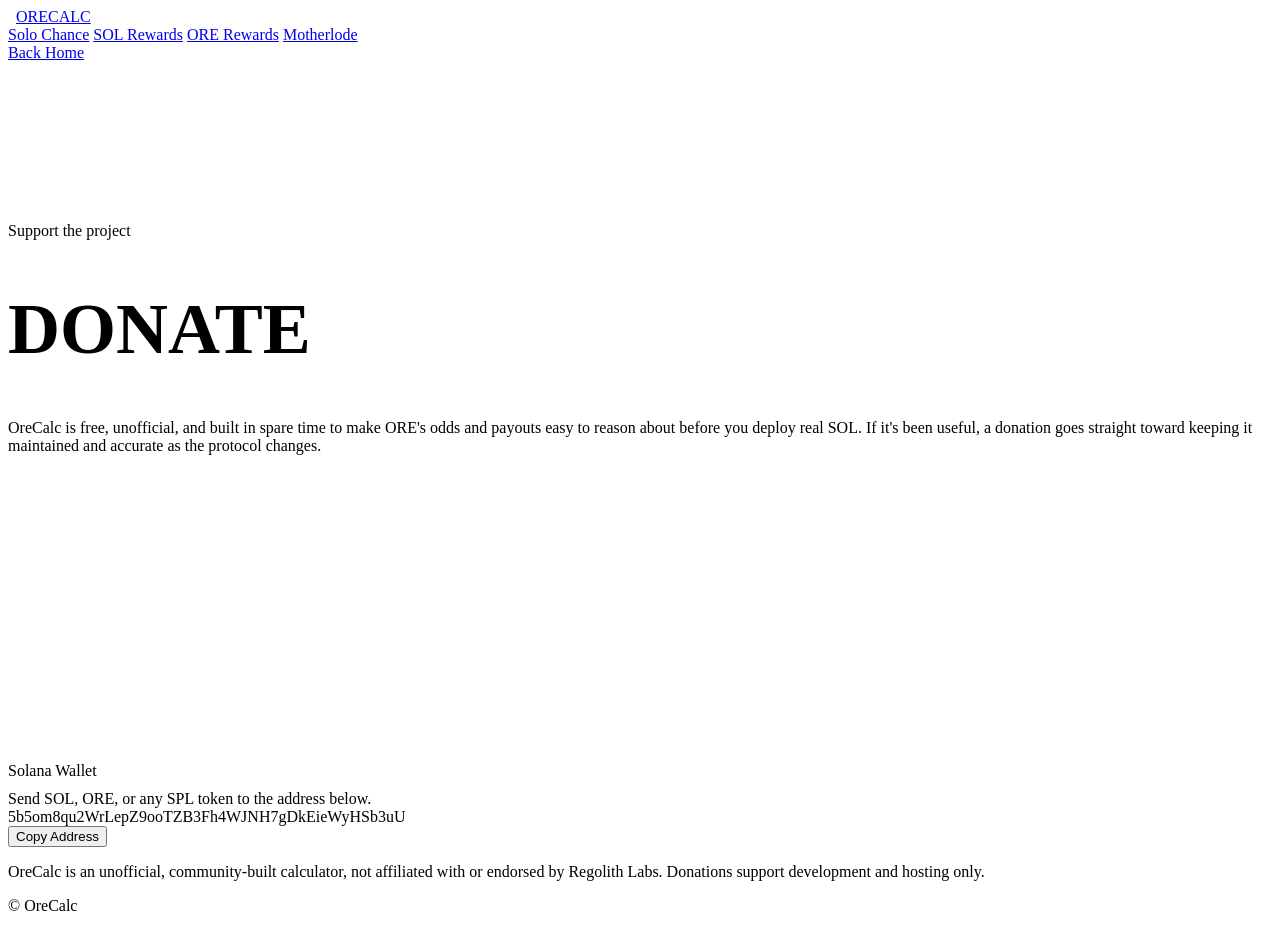
==== donations.html @ e1267a7a "OreCalc v1" ====
<!DOCTYPE html>
<html lang="en">
<head>
<meta charset="UTF-8" />
<meta name="viewport" content="width=device-width, initial-scale=1.0" />
<title>Donate — OreCalc</title>
<link rel="preconnect" href="https://fonts.googleapis.com">
<link href="https://fonts.googleapis.com/css2?family=Space+Grotesk:wght@500;700&family=JetBrains+Mono:wght@400;500;700&family=Inter:wght@400;500&display=swap" rel="stylesheet">
<link rel="stylesheet" href="css/style.css" />
</head>
<body>
<div class="grain"></div>

<nav class="nav">
  <div class="nav__logo"><a href="index.html" style="display:flex;align-items:center;gap:8px;"><span class="dot"></span>ORECALC</a></div>
  <div class="nav__links">
    <a href="index.html#solo-chance">Solo Chance</a>
    <a href="index.html#sol-rewards">SOL Rewards</a>
    <a href="index.html#ore-rewards">ORE Rewards</a>
    <a href="index.html#motherlode">Motherlode</a>
  </div>
  <a class="nav__cta" href="index.html">Back Home</a>
</nav>

<header class="hero" style="min-height: 60vh; padding-top: 160px;">
  <div class="hero__grid-bg" id="hero-grid" style="opacity:0.5;"></div>
  <span class="hero__kicker">Support the project</span>
  <h1 class="hero__title" style="font-size: clamp(36px, 7vw, 72px);">DONATE</h1>
  <p class="hero__sub">OreCalc is free, unofficial, and built in spare time to make ORE's odds and payouts easy to reason about before you deploy real SOL. If it's been useful, a donation goes straight toward keeping it maintained and accurate as the protocol changes.</p>
</header>

<section class="section" style="border-bottom: none; padding-top: 0;">
  <div class="wallet-box reveal">
    <span class="section__eyebrow">Solana Wallet</span>
    <p style="color: var(--gray-300); margin: 10px 0 0;">Send SOL, ORE, or any SPL token to the address below.</p>
    <div class="addr" id="wallet-address">5b5om8qu2WrLepZ9ooTZB3Fh4WJNH7gDkEieWyHSb3uU</div>
    <button class="copy-btn" id="copy-btn">Copy Address</button>
  </div>
</section>

<footer>
  <p class="disclaimer">OreCalc is an unofficial, community-built calculator, not affiliated with or endorsed by Regolith Labs. Donations support development and hosting only.</p>
  <p>&copy; <span id="year"></span> OreCalc</p>
</footer>

<script src="js/script.js"></script>
<script>
  document.getElementById("copy-btn").addEventListener("click", () => {
    const addr = document.getElementById("wallet-address").textContent.trim();
    navigator.clipboard.writeText(addr).then(() => {
      const btn = document.getElementById("copy-btn");
      const original = btn.textContent;
      btn.textContent = "Copied!";
      btn.classList.add("copied");
      setTimeout(() => {
        btn.textContent = original;
        btn.classList.remove("copied");
      }, 1800);
    });
  });
</script>
</body>
</html>
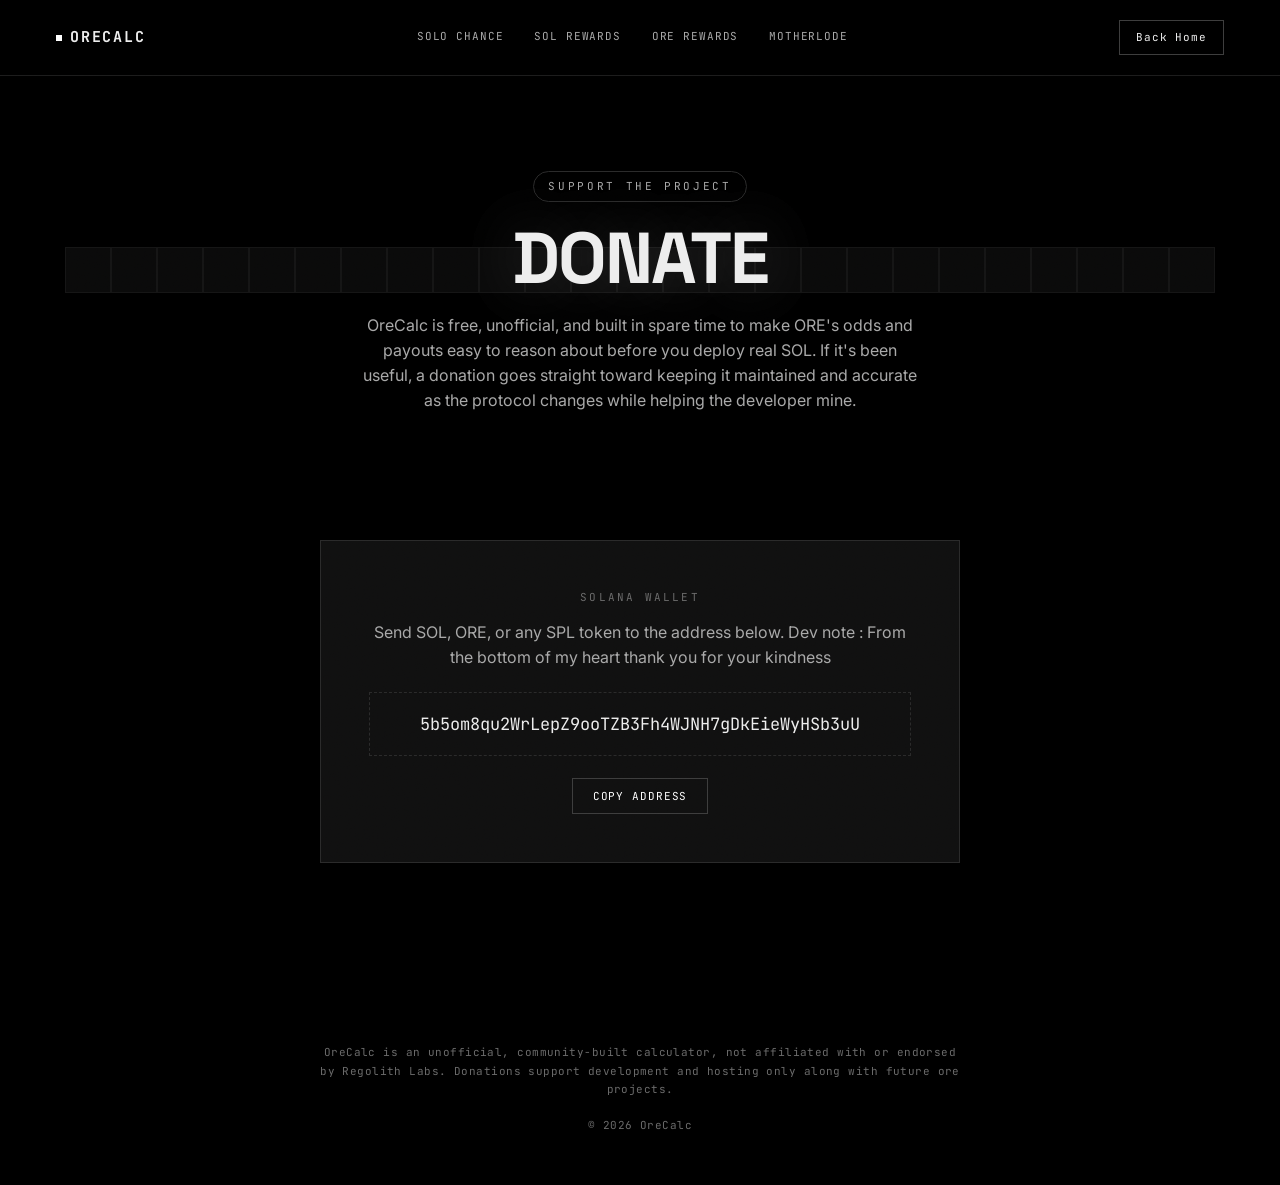
==== commit d76d6a56: "Text updates to donations and index" ====
--- a/donations.html
+++ b/donations.html
@@ -26,20 +26,20 @@
   <div class="hero__grid-bg" id="hero-grid" style="opacity:0.5;"></div>
   <span class="hero__kicker">Support the project</span>
   <h1 class="hero__title" style="font-size: clamp(36px, 7vw, 72px);">DONATE</h1>
-  <p class="hero__sub">OreCalc is free, unofficial, and built in spare time to make ORE's odds and payouts easy to reason about before you deploy real SOL. If it's been useful, a donation goes straight toward keeping it maintained and accurate as the protocol changes.</p>
+  <p class="hero__sub">OreCalc is free, unofficial, and built in spare time to make ORE's odds and payouts easy to reason about before you deploy real SOL. If it's been useful, a donation goes straight toward keeping it maintained and accurate as the protocol changes while helping the developer mine.</p>
 </header>
 
 <section class="section" style="border-bottom: none; padding-top: 0;">
   <div class="wallet-box reveal">
     <span class="section__eyebrow">Solana Wallet</span>
-    <p style="color: var(--gray-300); margin: 10px 0 0;">Send SOL, ORE, or any SPL token to the address below.</p>
+    <p style="color: var(--gray-300); margin: 10px 0 0;">Send SOL, ORE, or any SPL token to the address below. Dev note : From the bottom of my heart thank you for your kindness</p>
     <div class="addr" id="wallet-address">5b5om8qu2WrLepZ9ooTZB3Fh4WJNH7gDkEieWyHSb3uU</div>
     <button class="copy-btn" id="copy-btn">Copy Address</button>
   </div>
 </section>
 
 <footer>
-  <p class="disclaimer">OreCalc is an unofficial, community-built calculator, not affiliated with or endorsed by Regolith Labs. Donations support development and hosting only.</p>
+  <p class="disclaimer">OreCalc is an unofficial, community-built calculator, not affiliated with or endorsed by Regolith Labs. Donations support development and hosting only along with future ore projects.</p>
   <p>&copy; <span id="year"></span> OreCalc</p>
 </footer>
 
--- a/css/style.css
+++ b/css/style.css
@@ -0,0 +1,479 @@
+/* ============================================================
+   OreCalc — Design Tokens
+   ============================================================ */
+:root {
+  --black: #000000;
+  --near-black: #0a0a0a;
+  --charcoal: #141414;
+  --panel: #101010;
+  --line: #2a2a2a;
+  --line-soft: #1c1c1c;
+  --gray-700: #3d3d3d;
+  --gray-500: #6b6b6b;
+  --gray-300: #a8a8a8;
+  --white: #ffffff;
+  --off-white: #ededed;
+  --glow: rgba(255, 255, 255, 0.16);
+  --glow-strong: rgba(255, 255, 255, 0.32);
+
+  --font-display: "Space Grotesk", sans-serif;
+  --font-mono: "JetBrains Mono", monospace;
+  --font-body: "Inter", sans-serif;
+
+  --radius: 2px;
+  --container: 1080px;
+}
+
+* { box-sizing: border-box; }
+html { scroll-behavior: smooth; }
+
+body {
+  margin: 0;
+  background: var(--black);
+  color: var(--off-white);
+  font-family: var(--font-body);
+  line-height: 1.55;
+  -webkit-font-smoothing: antialiased;
+  overflow-x: hidden;
+}
+
+a { color: inherit; text-decoration: none; }
+
+::selection { background: var(--white); color: var(--black); }
+
+/* Grain / noise overlay for tactile "ore" feel */
+.grain {
+  position: fixed;
+  inset: 0;
+  pointer-events: none;
+  z-index: 999;
+  opacity: 0.05;
+  mix-blend-mode: overlay;
+  background-image: url("data:image/svg+xml,%3Csvg xmlns='http://www.w3.org/2000/svg' width='120' height='120'%3E%3Cfilter id='n'%3E%3CfeTurbulence type='fractalNoise' baseFrequency='0.9' numOctaves='2' stitchTiles='stitch'/%3E%3C/filter%3E%3Crect width='100%25' height='100%25' filter='url(%23n)'/%3E%3C/svg%3E");
+}
+
+/* ============================================================
+   Nav
+   ============================================================ */
+.nav {
+  position: fixed;
+  top: 0;
+  left: 0;
+  right: 0;
+  z-index: 500;
+  display: flex;
+  align-items: center;
+  justify-content: space-between;
+  padding: 20px clamp(20px, 5vw, 56px);
+  background: rgba(0, 0, 0, 0.72);
+  backdrop-filter: blur(10px);
+  border-bottom: 1px solid var(--line-soft);
+}
+
+.nav__logo {
+  font-family: var(--font-mono);
+  font-weight: 700;
+  font-size: 15px;
+  letter-spacing: 0.12em;
+  display: flex;
+  align-items: center;
+  gap: 8px;
+}
+
+.nav__logo .dot { width: 6px; height: 6px; background: var(--white); display: inline-block; animation: pulse-dot 2.4s ease-in-out infinite; }
+
+.nav__links {
+  display: flex;
+  gap: clamp(14px, 2.4vw, 32px);
+  font-family: var(--font-mono);
+  font-size: 11px;
+  letter-spacing: 0.08em;
+  text-transform: uppercase;
+}
+
+.nav__links a {
+  color: var(--gray-300);
+  position: relative;
+  padding-bottom: 3px;
+  transition: color 0.25s ease;
+}
+.nav__links a::after {
+  content: "";
+  position: absolute;
+  left: 0; bottom: 0;
+  width: 0; height: 1px;
+  background: var(--white);
+  transition: width 0.3s ease;
+}
+.nav__links a:hover { color: var(--white); }
+.nav__links a:hover::after { width: 100%; }
+
+.nav__cta {
+  font-family: var(--font-mono);
+  font-size: 11px;
+  letter-spacing: 0.08em;
+  border: 1px solid var(--gray-700);
+  padding: 8px 16px;
+  transition: all 0.25s ease;
+}
+.nav__cta:hover { border-color: var(--white); box-shadow: 0 0 18px var(--glow); }
+
+@media (max-width: 780px) {
+  .nav__links { display: none; }
+}
+
+/* ============================================================
+   Hero
+   ============================================================ */
+.hero {
+  position: relative;
+  min-height: 100vh;
+  display: flex;
+  flex-direction: column;
+  align-items: center;
+  justify-content: center;
+  text-align: center;
+  padding: 140px 20px 80px;
+  overflow: hidden;
+}
+
+.hero__grid-bg {
+  position: absolute;
+  inset: 0;
+  z-index: 0;
+  display: flex;
+  align-items: center;
+  justify-content: center;
+  opacity: 0.85;
+}
+
+.hero__kicker {
+  position: relative;
+  z-index: 2;
+  font-family: var(--font-mono);
+  font-size: 11px;
+  letter-spacing: 0.24em;
+  text-transform: uppercase;
+  color: var(--gray-300);
+  margin-bottom: 22px;
+  border: 1px solid var(--line);
+  padding: 6px 14px;
+  border-radius: 999px;
+}
+
+.hero__title {
+  position: relative;
+  z-index: 2;
+  font-family: var(--font-display);
+  font-weight: 700;
+  font-size: clamp(48px, 9vw, 108px);
+  letter-spacing: -0.03em;
+  line-height: 0.96;
+  margin: 0 0 20px;
+  text-shadow: 0 0 60px var(--glow);
+}
+
+.hero__title .flicker { animation: flicker 5.5s ease-in-out infinite; }
+
+.hero__sub {
+  position: relative;
+  z-index: 2;
+  max-width: 560px;
+  font-size: 16px;
+  color: var(--gray-300);
+  margin: 0 0 36px;
+}
+
+.hero__actions {
+  position: relative;
+  z-index: 2;
+  display: flex;
+  gap: 14px;
+  flex-wrap: wrap;
+  justify-content: center;
+}
+
+.btn {
+  font-family: var(--font-mono);
+  font-size: 12px;
+  letter-spacing: 0.08em;
+  text-transform: uppercase;
+  padding: 13px 26px;
+  border: 1px solid var(--gray-700);
+  cursor: pointer;
+  background: transparent;
+  color: var(--white);
+  transition: all 0.25s ease;
+  position: relative;
+}
+.btn--solid { background: var(--white); color: var(--black); border-color: var(--white); }
+.btn:hover { box-shadow: 0 0 24px var(--glow-strong); border-color: var(--white); }
+.btn--solid:hover { box-shadow: 0 0 24px var(--glow-strong); }
+
+.scroll-cue {
+  position: absolute;
+  bottom: 34px;
+  left: 50%;
+  transform: translateX(-50%);
+  font-family: var(--font-mono);
+  font-size: 10px;
+  letter-spacing: 0.2em;
+  color: var(--gray-500);
+  display: flex;
+  flex-direction: column;
+  align-items: center;
+  gap: 8px;
+}
+.scroll-cue .line { width: 1px; height: 30px; background: linear-gradient(var(--gray-500), transparent); animation: scrollcue 2s ease-in-out infinite; }
+
+/* ============================================================
+   Sections
+   ============================================================ */
+.section {
+  position: relative;
+  max-width: var(--container);
+  margin: 0 auto;
+  padding: 120px 24px;
+  border-bottom: 1px solid var(--line-soft);
+}
+
+.section__head {
+  display: flex;
+  align-items: flex-end;
+  justify-content: space-between;
+  gap: 32px;
+  margin-bottom: 56px;
+  flex-wrap: wrap;
+}
+
+.section__eyebrow {
+  font-family: var(--font-mono);
+  font-size: 11px;
+  letter-spacing: 0.2em;
+  text-transform: uppercase;
+  color: var(--gray-500);
+  margin-bottom: 14px;
+  display: block;
+}
+
+.section__title {
+  font-family: var(--font-display);
+  font-size: clamp(30px, 4vw, 46px);
+  font-weight: 700;
+  letter-spacing: -0.02em;
+  margin: 0;
+}
+
+.section__desc {
+  max-width: 420px;
+  color: var(--gray-300);
+  font-size: 14.5px;
+}
+
+.reveal {
+  opacity: 0;
+  transform: translateY(28px);
+  transition: opacity 0.8s ease, transform 0.8s ease;
+}
+.reveal.is-visible { opacity: 1; transform: translateY(0); }
+
+/* ============================================================
+   Mini grid icons (replace generic icons w/ the actual 5x5 board motif)
+   ============================================================ */
+.mini-grid {
+  display: grid;
+  grid-template-columns: repeat(5, 1fr);
+  gap: 3px;
+  width: 54px;
+  height: 54px;
+  flex-shrink: 0;
+}
+.mini-grid span { background: var(--charcoal); border: 1px solid var(--line); }
+.mini-grid span.on { background: var(--white); box-shadow: 0 0 10px var(--glow-strong); }
+
+/* ============================================================
+   Calculator cards
+   ============================================================ */
+.calc {
+  display: grid;
+  grid-template-columns: 1fr 1fr;
+  gap: 0;
+  border: 1px solid var(--line);
+  background: var(--panel);
+  position: relative;
+}
+.calc::before {
+  content: "";
+  position: absolute;
+  top: -1px; left: -1px; right: -1px; height: 1px;
+  background: linear-gradient(90deg, transparent, var(--glow-strong), transparent);
+  animation: scanline-top 4s linear infinite;
+}
+
+.calc__inputs, .calc__output {
+  padding: 40px clamp(20px, 3vw, 44px);
+}
+.calc__inputs { border-right: 1px solid var(--line); }
+
+.field { margin-bottom: 22px; }
+.field label {
+  display: block;
+  font-family: var(--font-mono);
+  font-size: 11px;
+  letter-spacing: 0.08em;
+  text-transform: uppercase;
+  color: var(--gray-300);
+  margin-bottom: 8px;
+}
+.field .hint { color: var(--gray-500); font-size: 11px; font-weight: 400; text-transform: none; letter-spacing: 0; display: block; margin-top: 4px; }
+
+.field input[type="number"] {
+  width: 100%;
+  background: var(--near-black);
+  border: 1px solid var(--line);
+  color: var(--white);
+  font-family: var(--font-mono);
+  font-size: 16px;
+  padding: 12px 14px;
+  transition: border-color 0.2s ease, box-shadow 0.2s ease;
+}
+.field input[type="number"]:focus {
+  outline: none;
+  border-color: var(--gray-300);
+  box-shadow: 0 0 0 3px rgba(255,255,255,0.06);
+}
+
+.calc__output { display: flex; flex-direction: column; justify-content: center; gap: 22px; }
+
+.stat {
+  border-bottom: 1px solid var(--line-soft);
+  padding-bottom: 18px;
+}
+.stat:last-child { border-bottom: none; padding-bottom: 0; }
+.stat__label {
+  font-family: var(--font-mono);
+  font-size: 11px;
+  letter-spacing: 0.1em;
+  text-transform: uppercase;
+  color: var(--gray-500);
+  margin-bottom: 6px;
+}
+.stat__value {
+  font-family: var(--font-mono);
+  font-size: clamp(26px, 3.4vw, 38px);
+  font-weight: 700;
+  color: var(--white);
+  text-shadow: 0 0 24px var(--glow);
+}
+.stat__value.neg { color: #d8d8d8; }
+.stat__sub { font-size: 12px; color: var(--gray-500); margin-top: 4px; }
+
+.fee-breakdown {
+  margin-top: 6px;
+  border-top: 1px dashed var(--line);
+  padding-top: 16px;
+  font-family: var(--font-mono);
+  font-size: 11.5px;
+  color: var(--gray-500);
+}
+.fee-breakdown div { display: flex; justify-content: space-between; padding: 4px 0; }
+.fee-breakdown span:last-child { color: var(--gray-300); }
+
+.odds-split {
+  display: flex;
+  gap: 14px;
+  margin-top: 4px;
+}
+.odds-split .pill {
+  flex: 1;
+  text-align: center;
+  border: 1px solid var(--line);
+  padding: 18px 10px;
+  font-family: var(--font-mono);
+}
+.odds-split .pill .num { font-size: 26px; font-weight: 700; }
+.odds-split .pill .lab { font-size: 10px; letter-spacing: 0.1em; text-transform: uppercase; color: var(--gray-500); margin-top: 6px; }
+
+@media (max-width: 860px) {
+  .calc { grid-template-columns: 1fr; }
+  .calc__inputs { border-right: none; border-bottom: 1px solid var(--line); }
+}
+
+/* ============================================================
+   Donate teaser + footer
+   ============================================================ */
+.donate-teaser {
+  text-align: center;
+  padding: 100px 24px;
+}
+.donate-teaser p { color: var(--gray-300); max-width: 480px; margin: 14px auto 30px; }
+
+footer {
+  padding: 60px 24px 40px;
+  text-align: center;
+  font-family: var(--font-mono);
+  font-size: 11px;
+  color: var(--gray-500);
+  letter-spacing: 0.04em;
+}
+footer .disclaimer { max-width: 640px; margin: 0 auto 18px; line-height: 1.7; }
+
+/* ============================================================
+   Donations page specific
+   ============================================================ */
+.wallet-box {
+  max-width: 640px;
+  margin: 0 auto;
+  border: 1px solid var(--line);
+  background: var(--panel);
+  padding: clamp(24px, 5vw, 48px);
+  text-align: center;
+}
+.wallet-box .addr {
+  font-family: var(--font-mono);
+  font-size: clamp(13px, 2.4vw, 17px);
+  word-break: break-all;
+  padding: 18px;
+  border: 1px dashed var(--line);
+  margin: 22px 0;
+  position: relative;
+}
+.copy-btn {
+  font-family: var(--font-mono);
+  font-size: 11px;
+  letter-spacing: 0.08em;
+  text-transform: uppercase;
+  border: 1px solid var(--gray-700);
+  background: transparent;
+  color: var(--white);
+  padding: 10px 20px;
+  cursor: pointer;
+  transition: all 0.2s ease;
+}
+.copy-btn:hover { border-color: var(--white); box-shadow: 0 0 18px var(--glow); }
+.copy-btn.copied { background: var(--white); color: var(--black); }
+
+/* ============================================================
+   Animations
+   ============================================================ */
+@keyframes pulse-dot {
+  0%, 100% { opacity: 1; box-shadow: 0 0 0 0 rgba(255,255,255,0.5); }
+  50% { opacity: 0.3; box-shadow: 0 0 0 6px rgba(255,255,255,0); }
+}
+@keyframes flicker {
+  0%, 92%, 100% { opacity: 1; }
+  93% { opacity: 0.4; }
+  94% { opacity: 1; }
+  95% { opacity: 0.6; }
+  96% { opacity: 1; }
+}
+@keyframes scrollcue {
+  0% { transform: scaleY(0); transform-origin: top; opacity: 0; }
+  50% { transform: scaleY(1); transform-origin: top; opacity: 1; }
+  51% { transform-origin: bottom; }
+  100% { transform: scaleY(0); transform-origin: bottom; opacity: 0; }
+}
+@keyframes scanline-top {
+  0% { background-position: -200% 0; }
+  100% { background-position: 200% 0; }
+}
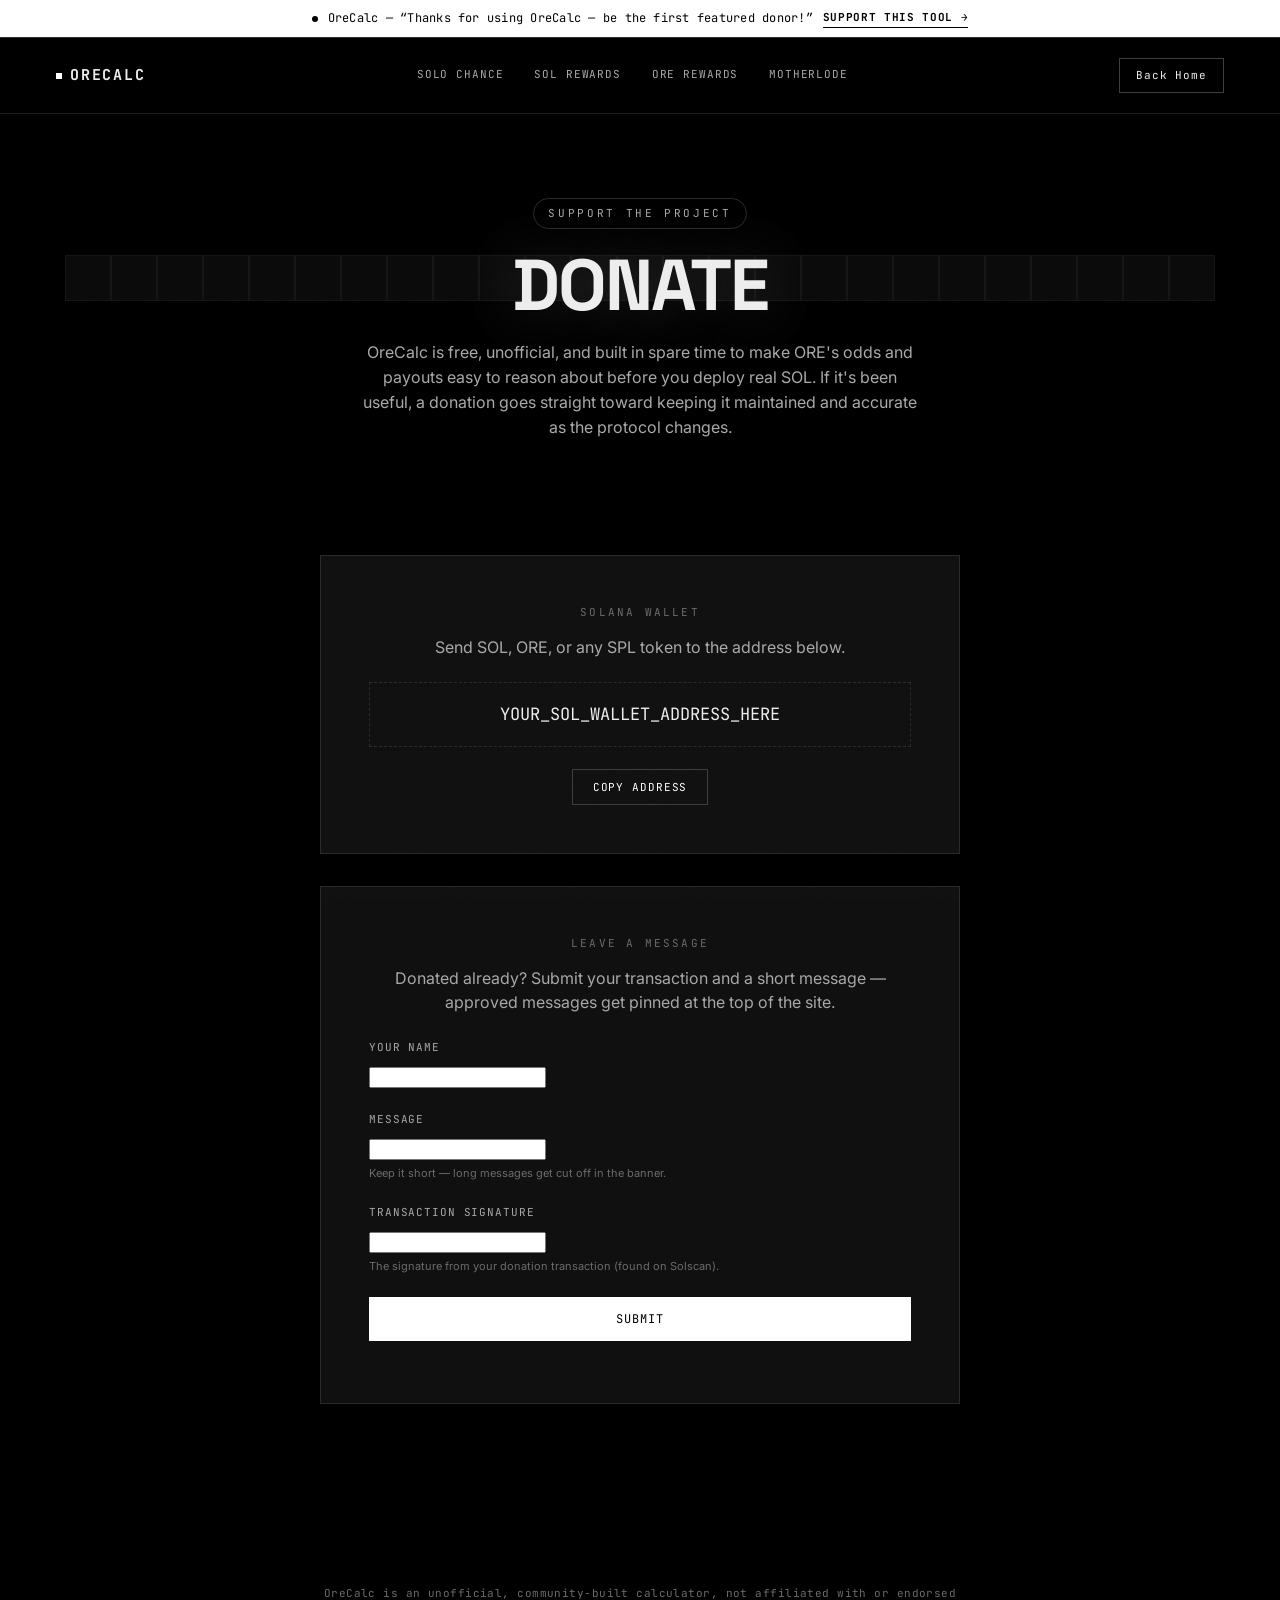
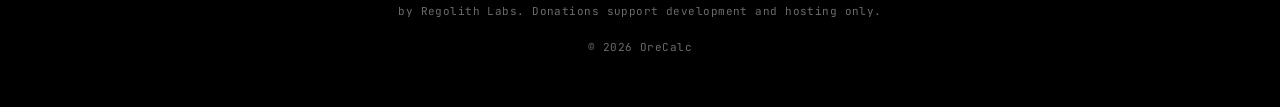
==== commit 9a1eb8cb: "Connect donor message form to Google Sheet" ====
--- a/donations.html
+++ b/donations.html
@@ -22,27 +22,54 @@
   <a class="nav__cta" href="index.html">Back Home</a>
 </nav>
 
-<header class="hero" style="min-height: 60vh; padding-top: 160px;">
+<header class="hero" style="min-height: 60vh; padding-top: 198px;">
   <div class="hero__grid-bg" id="hero-grid" style="opacity:0.5;"></div>
   <span class="hero__kicker">Support the project</span>
   <h1 class="hero__title" style="font-size: clamp(36px, 7vw, 72px);">DONATE</h1>
-  <p class="hero__sub">OreCalc is free, unofficial, and built in spare time to make ORE's odds and payouts easy to reason about before you deploy real SOL. If it's been useful, a donation goes straight toward keeping it maintained and accurate as the protocol changes while helping the developer mine.</p>
+  <p class="hero__sub">OreCalc is free, unofficial, and built in spare time to make ORE's odds and payouts easy to reason about before you deploy real SOL. If it's been useful, a donation goes straight toward keeping it maintained and accurate as the protocol changes.</p>
 </header>
 
 <section class="section" style="border-bottom: none; padding-top: 0;">
   <div class="wallet-box reveal">
     <span class="section__eyebrow">Solana Wallet</span>
-    <p style="color: var(--gray-300); margin: 10px 0 0;">Send SOL, ORE, or any SPL token to the address below. Dev note : From the bottom of my heart thank you for your kindness</p>
-    <div class="addr" id="wallet-address">5b5om8qu2WrLepZ9ooTZB3Fh4WJNH7gDkEieWyHSb3uU</div>
+    <p style="color: var(--gray-300); margin: 10px 0 0;">Send SOL, ORE, or any SPL token to the address below.</p>
+    <div class="addr" id="wallet-address">YOUR_SOL_WALLET_ADDRESS_HERE</div>
     <button class="copy-btn" id="copy-btn">Copy Address</button>
+  </div>
+
+  <div class="wallet-box reveal" style="margin-top: 32px; text-align: left;">
+    <span class="section__eyebrow" style="text-align:center; display:block;">Leave a message</span>
+    <p style="color: var(--gray-300); margin: 10px 0 24px; text-align:center;">Donated already? Submit your transaction and a short message — approved messages get pinned at the top of the site.</p>
+    <form id="donor-message-form">
+      <div class="field">
+        <label for="donor-name">Your name</label>
+        <input type="text" id="donor-name" maxlength="40" required />
+      </div>
+      <div class="field">
+        <label for="donor-message">Message</label>
+        <input type="text" id="donor-message" maxlength="120" required />
+        <span class="hint">Keep it short — long messages get cut off in the banner.</span>
+      </div>
+      <div class="field">
+        <label for="donor-signature">Transaction signature</label>
+        <input type="text" id="donor-signature" required />
+        <span class="hint">The signature from your donation transaction (found on Solscan).</span>
+      </div>
+      <button type="submit" class="btn btn--solid" style="width:100%;">Submit</button>
+      <p id="donor-form-status" style="text-align:center; margin-top:14px; font-family: var(--font-mono); font-size: 12px; color: var(--gray-300);"></p>
+    </form>
   </div>
 </section>
 
 <footer>
-  <p class="disclaimer">OreCalc is an unofficial, community-built calculator, not affiliated with or endorsed by Regolith Labs. Donations support development and hosting only along with future ore projects.</p>
+  <p class="disclaimer">OreCalc is an unofficial, community-built calculator, not affiliated with or endorsed by Regolith Labs. Donations support development and hosting only.</p>
   <p>&copy; <span id="year"></span> OreCalc</p>
 </footer>
 
+<script src="js/donor-config.js"></script>
+<script src="js/donor-banner.js"></script>
+<script src="js/donor-form-config.js"></script>
+<script src="js/donor-form.js"></script>
 <script src="js/script.js"></script>
 <script>
   document.getElementById("copy-btn").addEventListener("click", () => {
--- a/css/style.css
+++ b/css/style.css
@@ -1,6 +1,4 @@
-/* ============================================================
-   OreCalc — Design Tokens
-   ============================================================ */
+
 :root {
   --black: #000000;
   --near-black: #0a0a0a;
@@ -57,7 +55,7 @@
    ============================================================ */
 .nav {
   position: fixed;
-  top: 0;
+  top: 38px;
   left: 0;
   right: 0;
   z-index: 500;
@@ -133,7 +131,7 @@
   align-items: center;
   justify-content: center;
   text-align: center;
-  padding: 140px 20px 80px;
+  padding: 178px 20px 80px;
   overflow: hidden;
 }
 
@@ -453,6 +451,163 @@
 .copy-btn:hover { border-color: var(--white); box-shadow: 0 0 18px var(--glow); }
 .copy-btn.copied { background: var(--white); color: var(--black); }
 
+#donor-form-status.error { color: #d8d8d8; }
+
+/* ============================================================
+   Mode switch + snapshot panel
+   ============================================================ */
+.mode-bar {
+  max-width: var(--container);
+  margin: 0 auto;
+  padding: 40px 24px 60px;
+  border-bottom: 1px solid var(--line-soft);
+}
+.mode-bar__inner { display: flex; flex-direction: column; gap: 24px; align-items: center; }
+
+.mode-switch {
+  display: inline-flex;
+  border: 1px solid var(--line);
+  padding: 4px;
+  gap: 4px;
+}
+.mode-btn {
+  font-family: var(--font-mono);
+  font-size: 12px;
+  letter-spacing: 0.08em;
+  text-transform: uppercase;
+  padding: 10px 22px;
+  background: transparent;
+  border: none;
+  color: var(--gray-300);
+  cursor: pointer;
+  transition: all 0.2s ease;
+}
+.mode-btn.active { background: var(--white); color: var(--black); }
+.mode-btn:not(.active):hover { color: var(--white); }
+
+#snapshot-panel { width: 100%; max-width: 720px; }
+.snapshot-head {
+  display: flex;
+  justify-content: space-between;
+  align-items: baseline;
+  margin-bottom: 16px;
+  font-family: var(--font-mono);
+  font-size: 12px;
+}
+.snapshot-round { color: var(--white); font-weight: 700; letter-spacing: 0.05em; }
+.snapshot-status { color: var(--gray-500); }
+.snapshot-status.error { color: var(--gray-300); }
+
+.snapshot-grid {
+  display: grid;
+  grid-template-columns: repeat(4, 1fr);
+  gap: 10px;
+}
+.snap-stat {
+  border: 1px solid var(--line);
+  background: var(--panel);
+  padding: 16px 10px;
+  text-align: center;
+  cursor: pointer;
+  transition: all 0.2s ease;
+  display: flex;
+  flex-direction: column;
+  gap: 8px;
+}
+.snap-stat:hover { border-color: var(--gray-300); }
+.snap-stat.active { border-color: var(--white); box-shadow: 0 0 16px var(--glow); background: var(--charcoal); }
+.snap-label {
+  font-family: var(--font-mono);
+  font-size: 10px;
+  letter-spacing: 0.08em;
+  text-transform: uppercase;
+  color: var(--gray-500);
+}
+.snap-value { font-family: var(--font-mono); font-size: 15px; color: var(--white); font-weight: 700; }
+.snapshot-hint { font-size: 12px; color: var(--gray-500); text-align: center; margin-top: 14px; }
+
+.debug-box {
+  margin-top: 20px;
+  border: 1px dashed var(--line);
+  padding: 16px;
+  font-family: var(--font-mono);
+  font-size: 11px;
+  color: var(--gray-300);
+}
+.debug-box p { margin: 0 0 10px; color: var(--gray-500); }
+.debug-box pre { white-space: pre-wrap; word-break: break-all; margin: 0; color: var(--white); }
+
+@media (max-width: 640px) {
+  .snapshot-grid { grid-template-columns: repeat(2, 1fr); }
+}
+
+.field input[type="number"].locked {
+  background: var(--charcoal);
+  color: var(--gray-300);
+  cursor: not-allowed;
+  border-style: dashed;
+}
+
+/* ============================================================
+   Donor banner (sitewide, sits above the nav)
+   ============================================================ */
+.donor-banner {
+  position: fixed;
+  top: 0;
+  left: 0;
+  right: 0;
+  z-index: 600;
+  height: 38px;
+  background: var(--white);
+  border-bottom: 1px solid var(--line);
+}
+.donor-banner__inner {
+  display: flex;
+  align-items: center;
+  justify-content: center;
+  gap: 10px;
+  height: 100%;
+  padding: 0 16px;
+  color: var(--black);
+  transition: opacity 0.2s ease;
+}
+.donor-banner__inner:hover { opacity: 0.75; }
+.donor-banner__dot {
+  width: 6px;
+  height: 6px;
+  background: var(--black);
+  border-radius: 50%;
+  flex-shrink: 0;
+  animation: pulse-dot-dark 2.4s ease-in-out infinite;
+}
+.donor-banner__text {
+  font-family: var(--font-mono);
+  font-size: 12px;
+  letter-spacing: 0.02em;
+  white-space: nowrap;
+  overflow: hidden;
+  text-overflow: ellipsis;
+  max-width: 62vw;
+  transition: opacity 0.25s ease;
+}
+.donor-banner__cta {
+  font-family: var(--font-mono);
+  font-size: 11px;
+  letter-spacing: 0.06em;
+  text-transform: uppercase;
+  font-weight: 700;
+  flex-shrink: 0;
+  border-bottom: 1px solid var(--black);
+}
+@media (max-width: 640px) {
+  .donor-banner__cta { display: none; }
+  .donor-banner__text { max-width: 72vw; }
+}
+@keyframes pulse-dot-dark {
+  0%, 100% { opacity: 1; }
+  50% { opacity: 0.25; }
+}
+
 /* ============================================================
    Animations
    ============================================================ */
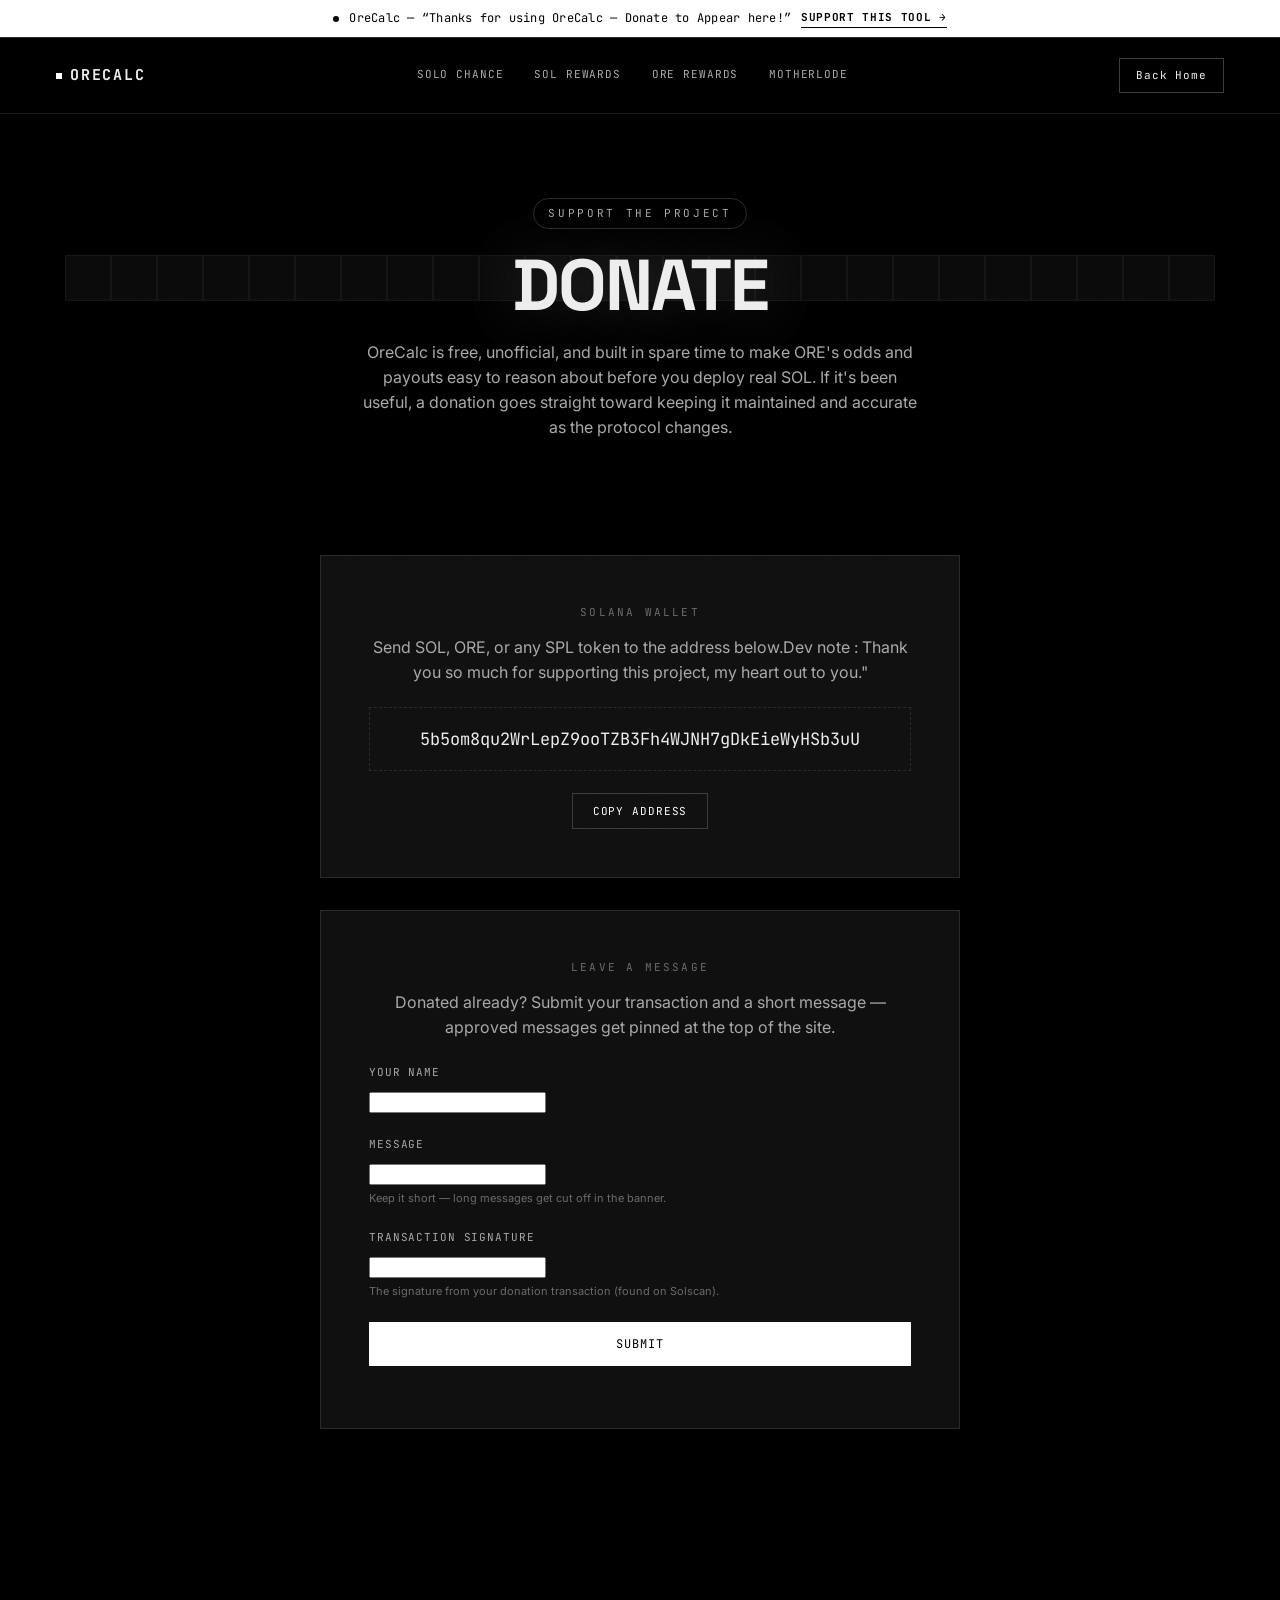
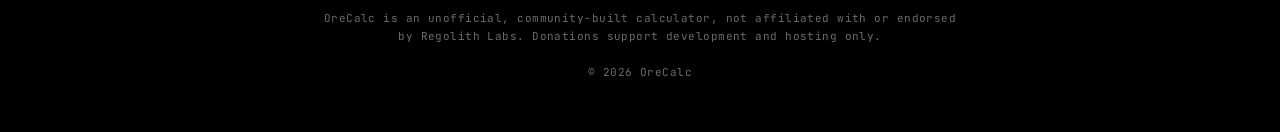
==== commit a81b8312: "Update index.html" ====
--- a/donations.html
+++ b/donations.html
@@ -32,8 +32,8 @@
 <section class="section" style="border-bottom: none; padding-top: 0;">
   <div class="wallet-box reveal">
     <span class="section__eyebrow">Solana Wallet</span>
-    <p style="color: var(--gray-300); margin: 10px 0 0;">Send SOL, ORE, or any SPL token to the address below.</p>
-    <div class="addr" id="wallet-address">YOUR_SOL_WALLET_ADDRESS_HERE</div>
+    <p style="color: var(--gray-300); margin: 10px 0 0;">Send SOL, ORE, or any SPL token to the address below.Dev note : Thank you so much for supporting this project, my heart out to you."</p>
+    <div class="addr" id="wallet-address">5b5om8qu2WrLepZ9ooTZB3Fh4WJNH7gDkEieWyHSb3uU</div>
     <button class="copy-btn" id="copy-btn">Copy Address</button>
   </div>
 
--- a/css/style.css
+++ b/css/style.css
@@ -1,4 +1,6 @@
-
+/* ============================================================
+   OreCalc — Design Tokens
+   ============================================================ */
 :root {
   --black: #000000;
   --near-black: #0a0a0a;
@@ -600,8 +602,26 @@
   border-bottom: 1px solid var(--black);
 }
 @media (max-width: 640px) {
+  .donor-banner {
+    height: auto;
+    min-height: 48px;
+  }
+  .donor-banner__inner {
+    flex-wrap: wrap;
+    row-gap: 2px;
+    padding: 8px 16px;
+  }
   .donor-banner__cta { display: none; }
-  .donor-banner__text { max-width: 72vw; }
+  .donor-banner__text {
+    max-width: calc(100% - 16px);
+    white-space: normal;
+    overflow: visible;
+    text-overflow: clip;
+    font-size: 11px;
+    line-height: 1.4;
+    text-align: center;
+  }
+  .nav { top: 48px; }
 }
 @keyframes pulse-dot-dark {
   0%, 100% { opacity: 1; }
